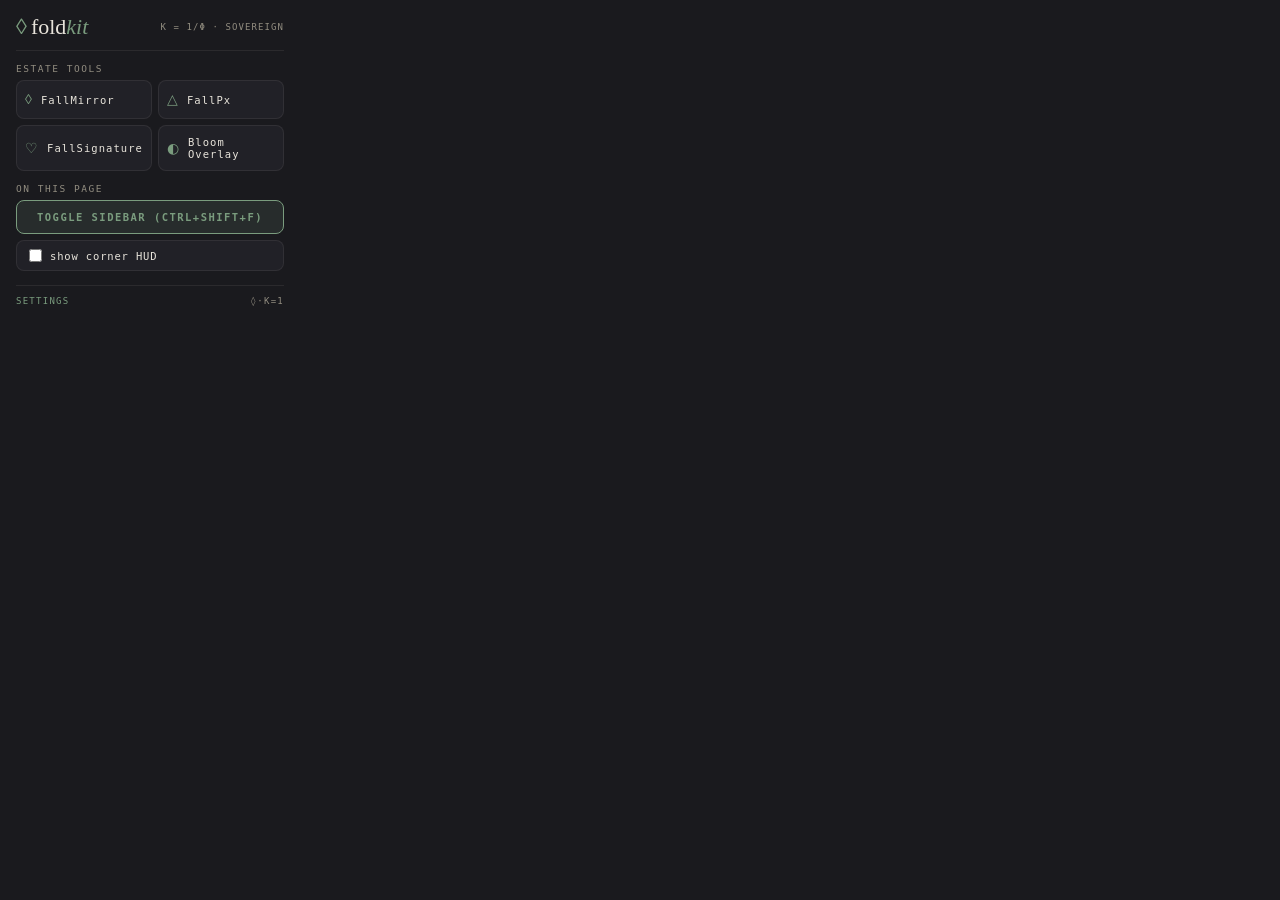
==== popup.html @ 8c57e29a "foldkit browser extension v1 · Chrome+Firefox · sidebar + κ classifier + F(S⃗) fingerprint + estate " ====
<!doctype html>
<html>
<head>
<meta charset="utf-8">
<link rel="stylesheet" href="popup.css">
</head>
<body>
<div class="head">
  <div class="brand"><span class="glyph">◊</span>fold<em>kit</em></div>
  <div class="tag">κ = 1/φ · sovereign</div>
</div>

<h3>estate tools</h3>
<div class="grid">
  <button class="tool" data-tool="mirror"><span class="g">◊</span>FallMirror</button>
  <button class="tool" data-tool="px"><span class="g">△</span>FallPx</button>
  <button class="tool" data-tool="sig"><span class="g">♡</span>FallSignature</button>
  <button class="tool" data-tool="bloom"><span class="g">◐</span>Bloom Overlay</button>
</div>

<h3>on this page</h3>
<div class="row">
  <button id="toggle-sb" class="wide">toggle sidebar (Ctrl+Shift+F)</button>
</div>
<div class="row">
  <label class="switch">
    <input type="checkbox" id="hud"> <span>show corner HUD</span>
  </label>
</div>

<div class="foot">
  <a href="#" id="opts">settings</a>
  <span>◊·κ=1</span>
</div>
<script src="popup.js"></script>
</body>
</html>
---- popup.css ----
:root {
  --void: #1a1a1e;
  --deep: #212127;
  --surface: #2a2a30;
  --line: rgba(232,228,219,0.08);
  --line2: rgba(232,228,219,0.16);
  --text: #e8e4db;
  --muted: #928d80;
  --sage: #7a9c7e;
  --sage-dim: rgba(122,156,126,0.14);
  --amber: #d4a052;
  --serif: 'Cormorant Garamond', Georgia, serif;
  --sans: 'Inter', -apple-system, system-ui, sans-serif;
  --mono: 'JetBrains Mono', 'IBM Plex Mono', monospace;
}
* { box-sizing: border-box; margin: 0; padding: 0; }
body {
  width: 300px;
  background: var(--void);
  color: var(--text);
  font-family: var(--sans);
  font-size: 13px;
  padding: 14px 16px;
}
.head {
  display: flex; justify-content: space-between; align-items: center;
  padding-bottom: 10px; border-bottom: 1px solid var(--line);
  margin-bottom: 12px;
}
.brand {
  font-family: var(--serif);
  font-size: 22px;
}
.brand .glyph { color: var(--sage); margin-right: 4px; }
.brand em { color: var(--sage); font-style: italic; }
.tag {
  font-family: var(--mono); font-size: 9px;
  color: var(--muted); letter-spacing: 0.12em; text-transform: uppercase;
}
h3 {
  font-family: var(--mono); font-size: 9.5px;
  color: var(--muted); letter-spacing: 0.16em; text-transform: uppercase;
  margin: 12px 0 6px; font-weight: 500;
}
.grid {
  display: grid; grid-template-columns: 1fr 1fr; gap: 6px;
}
.tool {
  background: var(--deep); color: var(--text);
  border: 1px solid var(--line); border-radius: 8px;
  padding: 10px 8px; font-family: var(--mono);
  font-size: 10.5px; letter-spacing: 0.1em;
  cursor: pointer; text-align: left;
  display: flex; align-items: center; gap: 8px;
}
.tool:hover { background: var(--sage-dim); color: var(--sage); border-color: var(--sage); }
.tool .g { color: var(--sage); font-size: 14px; font-family: var(--serif); }
.row { margin-top: 6px; }
.wide {
  width: 100%; background: var(--sage-dim); color: var(--sage);
  border: 1px solid var(--sage); border-radius: 8px;
  padding: 10px; font-family: var(--mono);
  font-size: 10.5px; letter-spacing: 0.14em; text-transform: uppercase;
  cursor: pointer; font-weight: 600;
}
.wide:hover { background: var(--sage); color: var(--void); }
.switch {
  display: flex; align-items: center; gap: 8px;
  background: var(--deep); border: 1px solid var(--line);
  border-radius: 8px; padding: 8px 12px; cursor: pointer;
  font-family: var(--mono); font-size: 10.5px; color: var(--text);
  letter-spacing: 0.08em;
}
.switch input { accent-color: var(--sage); }
.foot {
  margin-top: 14px; padding-top: 10px;
  border-top: 1px solid var(--line);
  display: flex; justify-content: space-between; align-items: center;
  font-family: var(--mono); font-size: 9px;
  color: var(--muted); letter-spacing: 0.14em; text-transform: uppercase;
}
.foot a { color: var(--sage); text-decoration: none; }
.foot a:hover { color: var(--amber); }
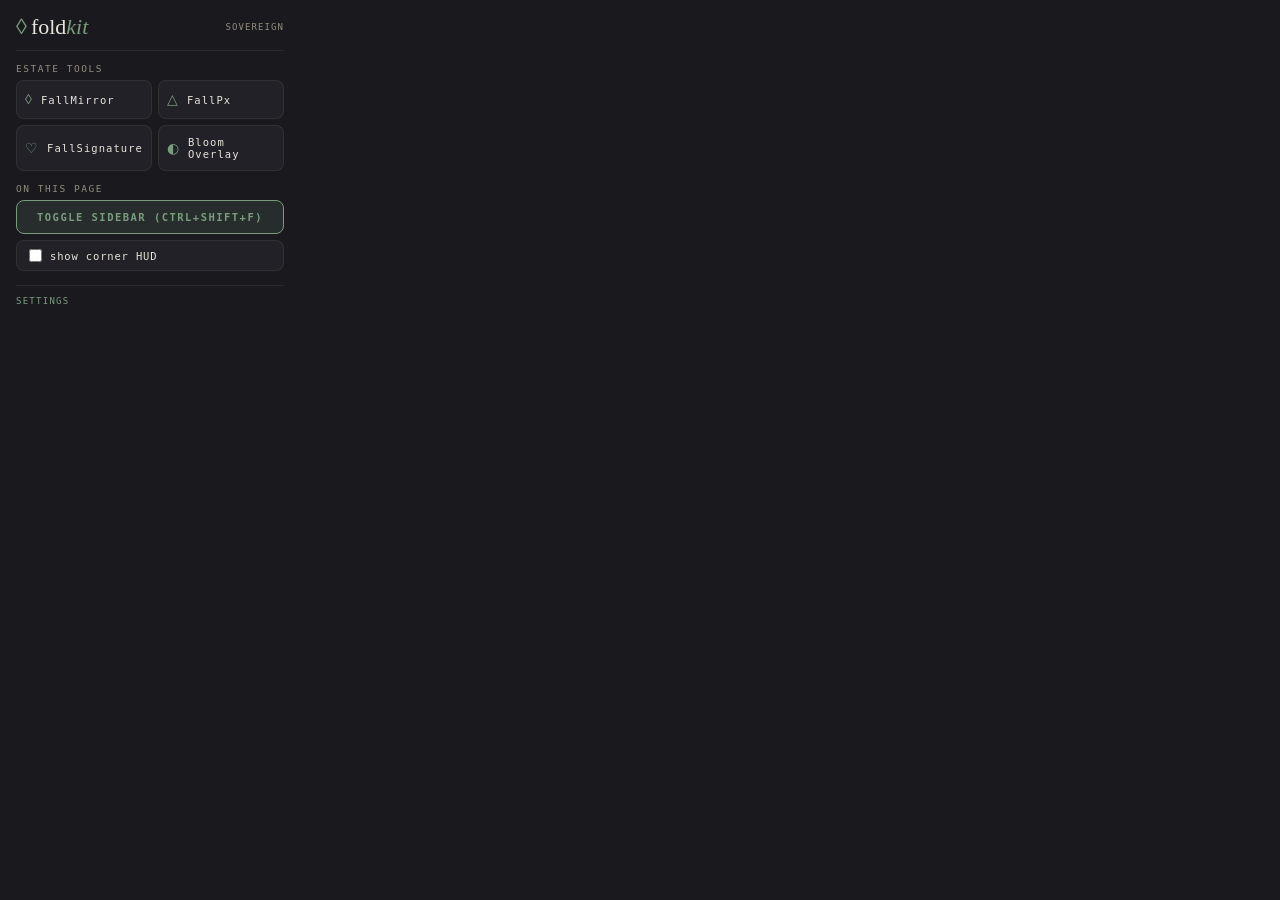
==== commit ede514ee: "Plain words in public text: internal shorthand out Removes the internal sigils and tags (the diamond" ====
--- a/popup.html
+++ b/popup.html
@@ -7,7 +7,7 @@
 <body>
 <div class="head">
   <div class="brand"><span class="glyph">◊</span>fold<em>kit</em></div>
-  <div class="tag">κ = 1/φ · sovereign</div>
+  <div class="tag">sovereign</div>
 </div>
 
 <h3>estate tools</h3>
@@ -30,7 +30,7 @@
 
 <div class="foot">
   <a href="#" id="opts">settings</a>
-  <span>◊·κ=1</span>
+  <span></span>
 </div>
 <script src="popup.js"></script>
 </body>
